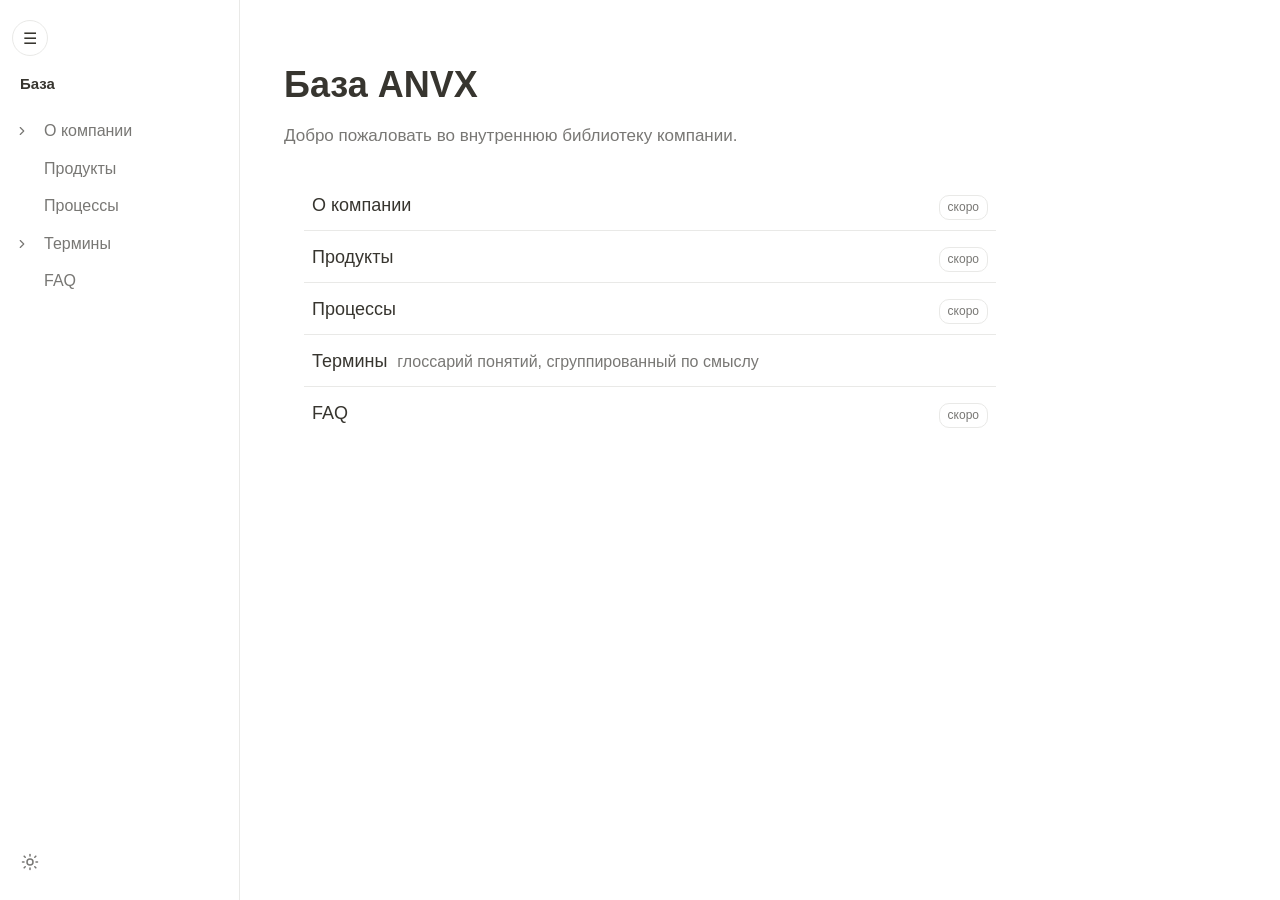
==== index.html @ 8e1545fa "minor nav fixes" ====
<!DOCTYPE html>
<html lang="ru">
<head>
<meta charset="UTF-8">
<meta name="viewport" content="width=device-width, initial-scale=1.0">
<meta name="robots" content="noindex, nofollow">
<title>База</title>
<script>
(function(){var s=localStorage.getItem('theme');var d=window.matchMedia('(prefers-color-scheme: dark)').matches;document.documentElement.setAttribute('data-theme', s || (d ? 'dark' : 'light'));})();
window.SITE_ROOT = '';
</script>
<link rel="stylesheet" href="style.css">
</head>
<body>
<button id="sidebar-toggle" class="sidebar-toggle" aria-label="Показать/скрыть панель">☰</button>
<div class="layout">
<div class="sidebar-backdrop"></div>

  <aside class="sidebar">
    <a href="index.html" class="brand">База</a>
    <nav id="site-nav"></nav>
    <button id="theme-toggle" class="theme-toggle-sidebar" aria-label="Переключить тему"></button>
  </aside>

  <main class="content">
    <h1>База ANVX</h1>
    <p class="subtitle">Добро пожаловать во внутреннюю библиотеку компании.</p>

    <ul class="page-list">
      <li><a href="#"><span class="title">О компании</span><span class="soon">скоро</span></a></li>
      <li><a href="#"><span class="title">Продукты</span><span class="soon">скоро</span></a></li>
      <li><a href="#"><span class="title">Процессы</span><span class="soon">скоро</span></a></li>
      <li><a href="terms/index.html"><span class="title">Термины</span><span class="desc">глоссарий понятий, сгруппированный по смыслу</span></a></li>
      <li><a href="#"><span class="title">FAQ</span><span class="soon">скоро</span></a></li>
    </ul>
  </main>

</div>
<script src="theme.js" defer></script>
<script src="nav.js" defer></script>
<script src="render-nav.js" defer></script>
</body>
</html>
---- style.css ----
:root {
  --bg: #ffffff;
  --text: #37352f;
  --text-secondary: #787774;
  --border: #e9e9e7;
  --hover: #f7f6f3;
  --link: #2383e2;
  --do: #6b8f71;
  --dont: #b0655c;
  --contact: #5b84a6;
  --sidebar-w: 240px;
}

:root[data-theme="dark"] {
  --bg: #191919;
  --text: #d4d4d4;
  --text-secondary: #999999;
  --border: #2f2f2f;
  --hover: #262626;
  --link: #5b9bd5;
  --do: #7fa384;
  --dont: #c17b6f;
  --contact: #7fa3c4;
}

* { box-sizing: border-box; }

body {
  margin: 0;
  transition: background 0.15s ease, color 0.15s ease;
  font-family: -apple-system, BlinkMacSystemFont, "Segoe UI", Helvetica, Arial, sans-serif;
  color: var(--text);
  background: var(--bg);
  font-size: 18px;
  line-height: 1.6;
}

a { color: var(--link); text-decoration: none; }
a:hover { text-decoration: underline; }

.layout {
  min-height: 100vh;
}

/* Sidebar — всегда наплывающая панель, не часть потока контента */
.sidebar {
  position: fixed;
  top: 0;
  left: 0;
  bottom: 0;
  width: var(--sidebar-w);
  z-index: 100;
  background: var(--bg);
  border-right: 1px solid var(--border);
  padding: 68px 12px 20px 12px;
  overflow: hidden;
  box-shadow: 2px 0 16px rgba(0, 0, 0, 0.15);
  transform: translateX(-100%);
  transition: transform 0.2s ease;
  display: flex;
  flex-direction: column;
}

.layout:not(.sidebar-hidden) .sidebar {
  transform: translateX(0);
}

.sidebar .brand {
  font-weight: 600;
  font-size: 15px;
  padding: 4px 8px 16px 8px;
  color: var(--text);
  white-space: nowrap;
}

.sidebar nav a {
  display: block;
  padding: 6px 8px;
  border-radius: 4px;
  color: var(--text-secondary);
  font-size: 16px;
  white-space: nowrap;
}

.sidebar nav a:hover {
  background: var(--hover);
  text-decoration: none;
  color: var(--text);
}

.sidebar nav a.active {
  background: var(--hover);
  color: var(--text);
  font-weight: 500;
}

.sidebar-toggle {
  position: fixed;
  top: 20px;
  left: 12px;
  width: 36px;
  height: 36px;
  border-radius: 50%;
  border: 1px solid var(--border);
  background: var(--bg);
  color: var(--text);
  font-size: 16px;
  cursor: pointer;
  display: flex;
  align-items: center;
  justify-content: center;
  z-index: 101;
  transition: background 0.15s ease;
}

.sidebar-toggle:hover { background: var(--hover); }

.sidebar-backdrop {
  display: none;
}

/* Content — центрируется относительно всего окна, сайдбар на это не влияет */
.content {
  margin: 0 auto;
  padding: 56px 64px 200px 64px;
  max-width: 840px;
}

.breadcrumb {
  font-size: 15px;
  color: var(--text-secondary);
  margin-bottom: 24px;
}

.breadcrumb a { color: var(--text-secondary); }
.breadcrumb a:hover { color: var(--link); }

.page-title-row {
  position: relative;
  margin-bottom: 8px;
}

.back-button {
  position: absolute;
  left: -50px;
  top: 50%;
  transform: translateY(-50%);
  width: 36px;
  height: 36px;
  border-radius: 50%;
  border: 1px solid var(--border);
  display: flex;
  align-items: center;
  justify-content: center;
  color: var(--text);
  font-size: 16px;
  transition: background 0.15s ease;
}

.back-button:hover {
  background: var(--hover);
  text-decoration: none;
}

h1 {
  font-size: 36px;
  font-weight: 700;
  margin: 0;
}

.subtitle {
  color: var(--text-secondary);
  font-size: 17px;
  margin-bottom: 32px;
}

h2 {
  font-size: 22px;
  font-weight: 600;
  margin: 40px 0 12px 0;
}

h3 {
  font-size: 18px;
  font-weight: 600;
  margin: 24px 0 8px 0;
}

p { margin: 8px 0 16px 0; }

.page-list {
  list-style: none;
  padding: 0;
  margin: 0;
}

.page-list li {
  border-bottom: 1px solid var(--border);
}

.page-list li:last-child { border-bottom: none; }

.page-list a {
  display: flex;
  align-items: baseline;
  gap: 10px;
  padding: 10px 8px;
  border-radius: 4px;
  color: var(--text);
}

.page-list a:hover {
  background: var(--hover);
  text-decoration: none;
}

.page-list .icon { font-size: 16px; }

.page-list .title { font-weight: 500; }

.page-list .desc {
  color: var(--text-secondary);
  font-size: 16px;
}

.page-list .soon {
  color: var(--text-secondary);
  font-size: 12px;
  margin-left: auto;
  padding: 2px 8px;
  border: 1px solid var(--border);
  border-radius: 10px;
}

.group {
  margin-bottom: 32px;
}

.group-empty {
  color: var(--text-secondary);
  font-size: 16px;
  font-style: italic;
  padding: 10px 8px;
}

.tag {
  display: inline-block;
  font-size: 14px;
  color: var(--text-secondary);
  margin-bottom: 24px;
}

.callout {
  border: 1px solid var(--border);
  border-radius: 6px;
  padding: 16px 20px;
  margin: 16px 0;
  background: var(--hover);
}

.callout ul { margin: 0; padding-left: 20px; }

.do-dont {
  display: flex;
  gap: 16px;
  margin: 16px 0;
}

.do-dont > div { flex: 1; }

.content .do-dont ul { list-style: none; padding: 0; margin: 0; }
.content .do-dont li,
.content .do-dont-list li {
  padding: 4px 0;
  font-size: 14px;
  display: flex;
  align-items: flex-start;
  gap: 8px;
}

.content .do-dont-list { list-style: none; padding: 0; margin: 8px 0 16px 0; }

.li-icon {
  flex-shrink: 0;
  width: 16px;
  height: 16px;
  margin-top: 2px;
}

.li-icon.check { color: var(--do); }
.li-icon.cross { color: var(--dont); }

.li-icon svg {
  width: 100%;
  height: 100%;
}

ul.plain { padding-left: 20px; margin: 8px 0 16px 0; }
ul.plain li { margin: 2px 0; }

.content ul { padding-left: 20px; margin: 8px 0 16px 0; }
.content li { margin: 2px 0; }

.theme-toggle-sidebar {
  margin-top: auto;
  width: 36px;
  height: 36px;
  display: flex;
  align-items: center;
  justify-content: center;
  border: none;
  background: none;
  border-radius: 50%;
  color: var(--text-secondary);
  cursor: pointer;
  transition: background 0.15s ease, color 0.15s ease;
}

.theme-toggle-sidebar:hover {
  background: var(--hover);
  color: var(--text);
}

.theme-toggle-sidebar svg {
  width: 18px;
  height: 18px;
  flex-shrink: 0;
}


/* Адаптив: планшеты и телефоны */
@media (max-width: 768px) {

  .content {
    padding: 76px 20px 200px 20px;
    max-width: 100%;
  }

  h1 { font-size: 28px; }
  h2 { font-size: 20px; }

  .page-title-row {
    display: flex;
    align-items: center;
    gap: 10px;
  }

  .back-button {
    display: none;
  }

  .do-dont {
    flex-direction: column;
    gap: 4px;
  }

  /* затемнение фона — только на мобильных, где панель открывается как шторка поверх */
  .layout:not(.sidebar-hidden) .sidebar-backdrop {
    display: block;
    position: fixed;
    inset: 0;
    background: rgba(0, 0, 0, 0.3);
    z-index: 99;
  }
}

/* Оглавление страницы — плавающий индикатор справа */
.toc {
  position: fixed;
  top: 200px;
  right: 24px;
  z-index: 90;
}

.toc-trigger {
  display: flex;
  flex-direction: column;
  align-items: flex-end;
  gap: 8px;
  padding: 10px;
  cursor: pointer;
}

.toc-dash {
  width: 16px;
  height: 2px;
  background: var(--text);
  border-radius: 2px;
  opacity: 0.4;
  transition: width 0.15s ease, opacity 0.15s ease;
}

.toc-dash-h1 { width: 16px; }
.toc-dash-h2 { width: 12.8px; }
.toc-dash-h3 { width: 9.6px; }

.toc:hover .toc-dash {
  opacity: 0.7;
}

.toc-dash.active {
  opacity: 1;
}

.toc-panel {
  display: none;
  position: absolute;
  right: 30px;
  top: -8px;
  background: var(--bg);
  border: 1px solid var(--border);
  border-radius: 10px;
  corner-shape: squircle;
  padding: 8px;
  min-width: 220px;
  max-width: 280px;
  box-shadow: 0 4px 24px rgba(0, 0, 0, 0.15);
}

.toc:hover .toc-panel {
  display: block;
}

.toc-panel a {
  display: block;
  width: 100%;
  box-sizing: border-box;
  padding: 9px 11px;
  border-radius: 5px;
  corner-shape: squircle;
  font-size: 14px;
  color: var(--text);
  opacity: 0.6;
  white-space: nowrap;
  overflow: hidden;
  text-overflow: ellipsis;
  transition: background 0.15s ease, opacity 0.15s ease;
}

.toc-link-h1 { font-weight: 600; }
.toc-panel a.toc-link-h2 { padding-left: 25px; }
.toc-panel a.toc-link-h3 { padding-left: 39px; font-size: 13px; }

.toc-panel a:hover,
.toc-panel a.active {
  opacity: 1;
  background: color-mix(in srgb, var(--text) 5%, transparent);
  text-decoration: none;
}

@media (max-width: 1000px) {
  .toc { display: none; }
}

/* временная подсветка целого раздела (заголовок + текст до следующего заголовка), к которому перешли из TOC */
@keyframes toc-section-flash {
  0% { opacity: 1; }
  100% { opacity: 0; }
}

.toc-section-flash {
  position: absolute;
  background-color: rgba(128, 128, 128, 0.2);
  border-radius: 8px;
  pointer-events: none;
  z-index: 1;
  animation: toc-section-flash 1.2s ease-out;
}

/* Кнопка контакта из :::contact в markdown */
.contact-button {
  display: inline-flex;
  align-items: center;
  gap: 6px;
  margin: 4px 0;
  color: var(--contact);
  font-size: 14px;
  text-decoration: none;
}

.contact-button:hover {
  text-decoration: none;
}

.contact-button svg {
  width: 14px;
  height: 14px;
  flex-shrink: 0;
}

.content hr {
  border: none;
  border-top: 1px solid var(--text);
  opacity: 0.18;
  margin: 32px 0;
}


/* Убираем тень у сайдбара на десктопе */
@media (min-width: 769px) {
  .sidebar {
    box-shadow: none;
  }
}


/* Новая навигация */
.brand {
  display: block;
  text-decoration: none;
}

.brand:hover {
  text-decoration: none;
}

.site-nav-list {
  list-style: none;
  padding: 0;
  margin: 0;
}

.site-nav-row {
  display: flex;
  align-items: center;
  gap: 4px;
  padding-left: calc((var(--depth, 1) - 1) * 16px);
}

.site-nav-toggle {
  width: 20px;
  height: 20px;
  flex-shrink: 0;
  border: none;
  background: none;
  color: var(--text-secondary);
  cursor: pointer;
  display: flex;
  align-items: center;
  justify-content: center;
  padding: 0;
  transition: transform 0.15s ease;
}

.site-nav-toggle svg {
  width: 14px;
  height: 14px;
}

.site-nav-item.open > .site-nav-row .site-nav-toggle {
  transform: rotate(90deg);
}

.site-nav-spacer {
  width: 20px;
  flex-shrink: 0;
}

.site-nav-row a,
.site-nav-label-text {
  display: block;
  flex: 1;
  padding: 6px 8px;
  border-radius: 4px;
  color: var(--text-secondary);
  font-size: 16px;
  white-space: nowrap;
}

.site-nav-row a:hover {
  background: var(--hover);
  color: var(--text);
  text-decoration: none;
}

.site-nav-row a.active {
  background: var(--hover);
  color: var(--text);
  font-weight: 500;
}

.site-nav-children {
  overflow: hidden;
  max-height: 0;
  transition: max-height 0.2s ease;
}

.site-nav-item.open > .site-nav-children {
  max-height: 500px;
}
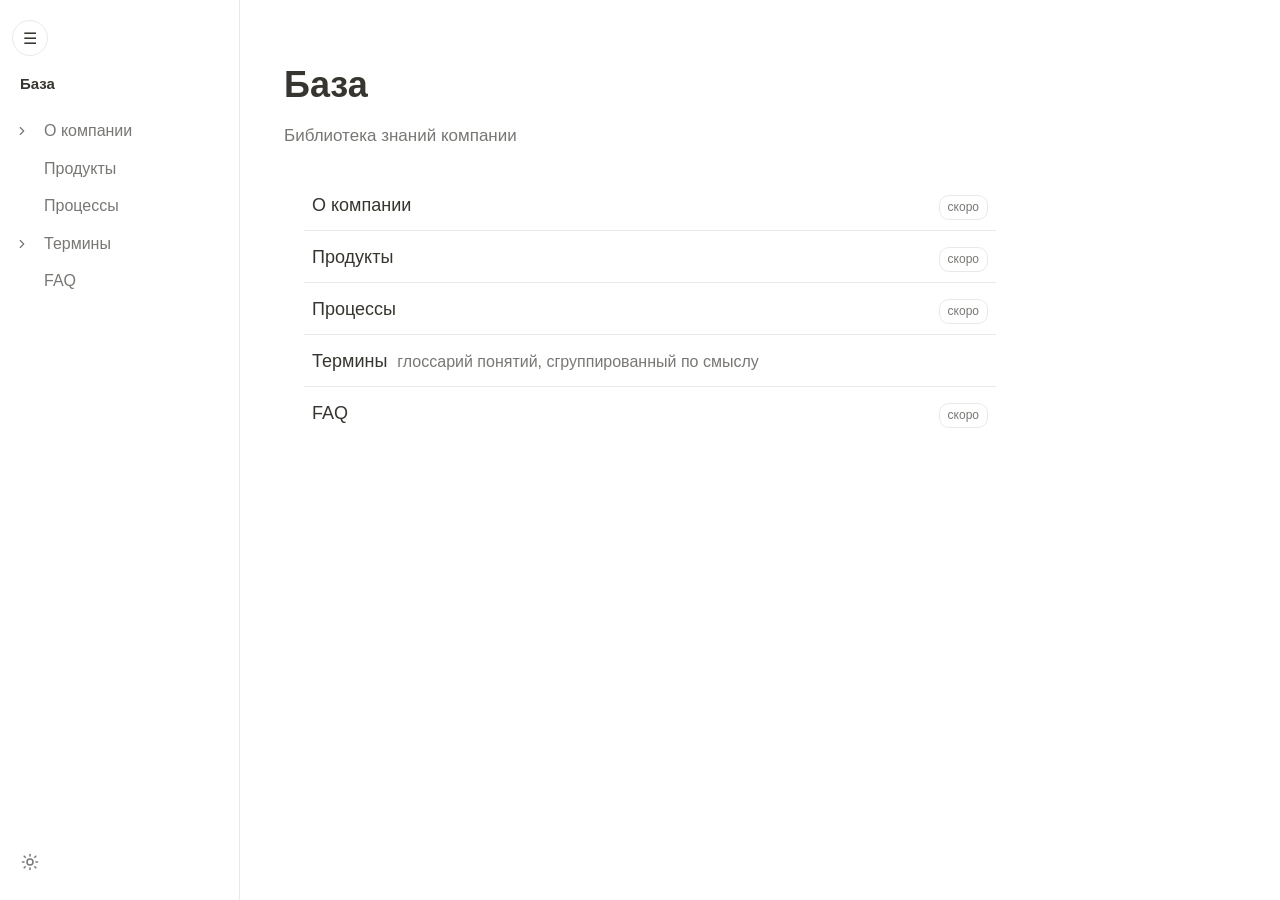
==== commit cb6ce40b: "text fixes" ====
--- a/index.html
+++ b/index.html
@@ -23,8 +23,8 @@
   </aside>
 
   <main class="content">
-    <h1>База ANVX</h1>
-    <p class="subtitle">Добро пожаловать во внутреннюю библиотеку компании.</p>
+    <h1>База</h1>
+    <p class="subtitle">Библиотека знаний компании</p>
 
     <ul class="page-list">
       <li><a href="#"><span class="title">О компании</span><span class="soon">скоро</span></a></li>
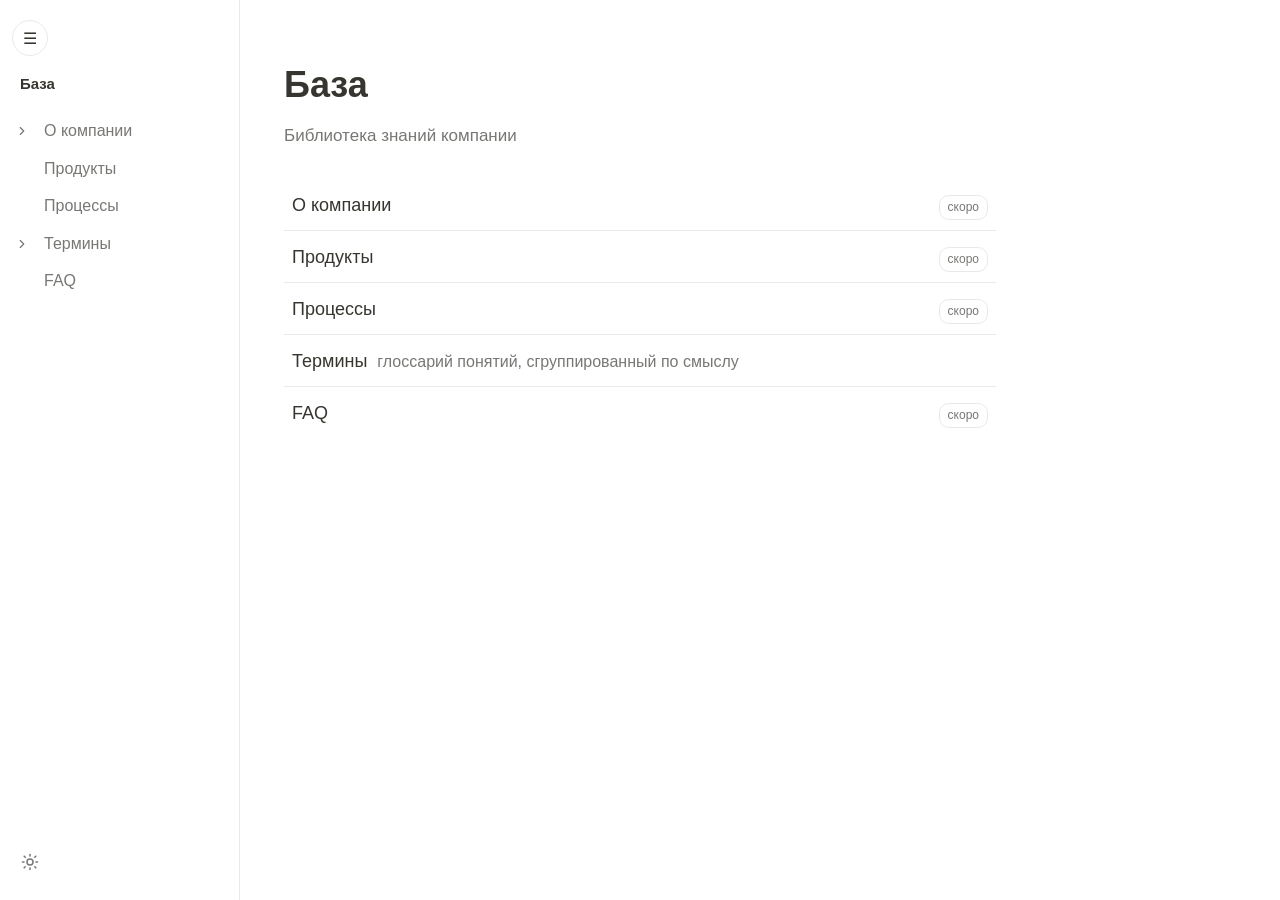
==== commit 3bd903d1: "typo js" ====
--- a/index.html
+++ b/index.html
@@ -39,5 +39,6 @@
 <script src="theme.js" defer></script>
 <script src="nav.js" defer></script>
 <script src="render-nav.js" defer></script>
+<script src="typo.js"></script>
 </body>
 </html>
--- a/style.css
+++ b/style.css
@@ -124,6 +124,13 @@
   margin: 0 auto;
   padding: 56px 64px 200px 64px;
   max-width: 840px;
+  /*max-width: 42em;*/
+
+}
+
+.lead {
+  font-size: 1.1em;
+  line-height: 1.6;
 }
 
 .breadcrumb {
@@ -188,7 +195,7 @@
 
 p { margin: 8px 0 16px 0; }
 
-.page-list {
+.content .page-list {
   list-style: none;
   padding: 0;
   margin: 0;
@@ -587,4 +594,8 @@
 
 .site-nav-item.open > .site-nav-children {
   max-height: 500px;
+}
+
+.back-button {
+  display: none;
 }
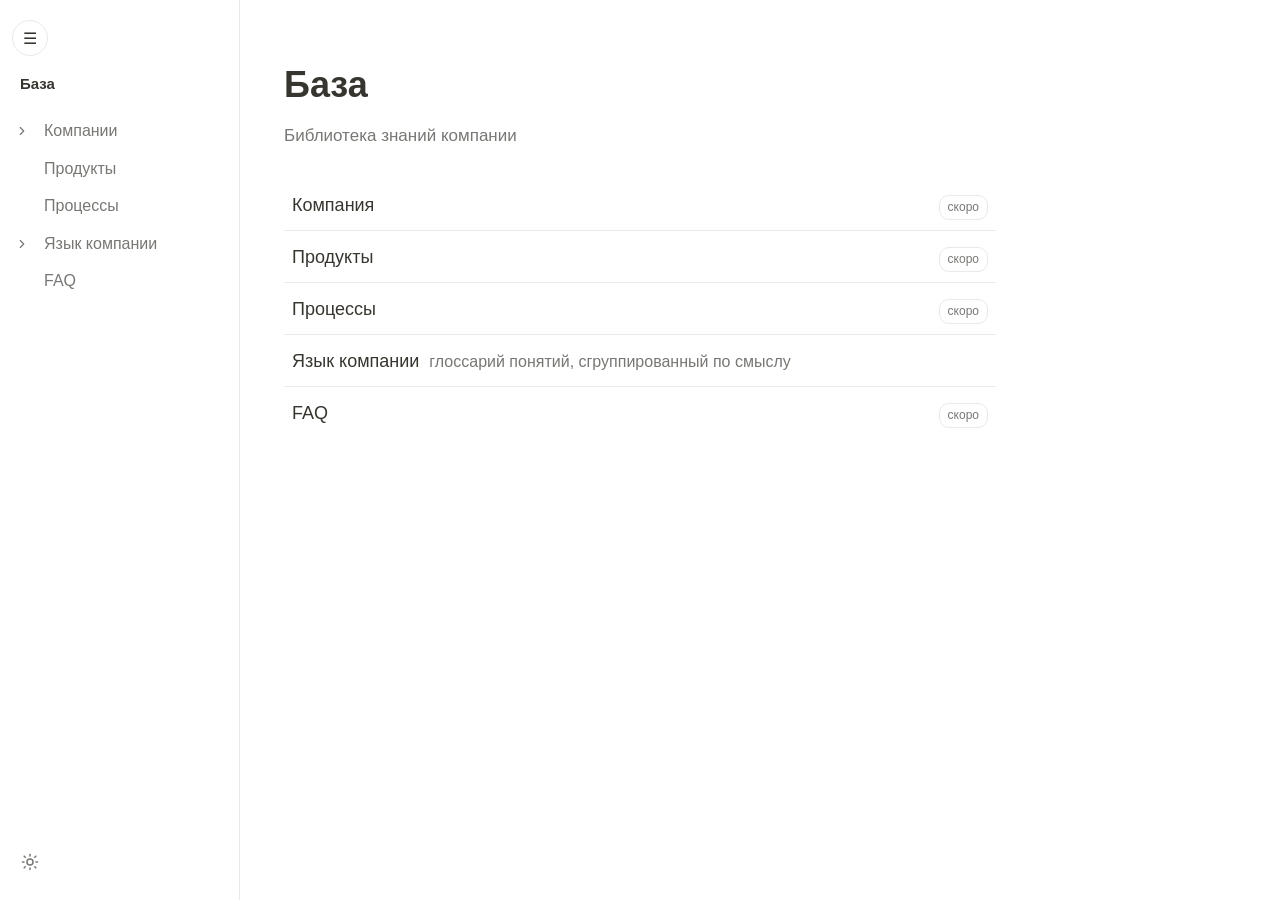
==== commit 00fe7984: "texts" ====
--- a/index.html
+++ b/index.html
@@ -27,10 +27,10 @@
     <p class="subtitle">Библиотека знаний компании</p>
 
     <ul class="page-list">
-      <li><a href="#"><span class="title">О компании</span><span class="soon">скоро</span></a></li>
+      <li><a href="#"><span class="title">Компания</span><span class="soon">скоро</span></a></li>
       <li><a href="#"><span class="title">Продукты</span><span class="soon">скоро</span></a></li>
       <li><a href="#"><span class="title">Процессы</span><span class="soon">скоро</span></a></li>
-      <li><a href="terms/index.html"><span class="title">Термины</span><span class="desc">глоссарий понятий, сгруппированный по смыслу</span></a></li>
+      <li><a href="terms/index.html"><span class="title">Язык компании</span><span class="desc">глоссарий понятий, сгруппированный по смыслу</span></a></li>
       <li><a href="#"><span class="title">FAQ</span><span class="soon">скоро</span></a></li>
     </ul>
   </main>
--- a/style.css
+++ b/style.css
@@ -128,7 +128,13 @@
 
 }
 
-.lead {
+.content p {
+  -webkit-hyphens: auto;
+  hyphens: auto;
+  text-wrap: pretty;
+}
+
+.desc {
   font-size: 1.1em;
   line-height: 1.6;
 }
@@ -598,4 +604,10 @@
 
 .back-button {
   display: none;
+}
+
+@media (max-width: 768px) {
+  .desktop-br {
+    display: none;
+  }
 }
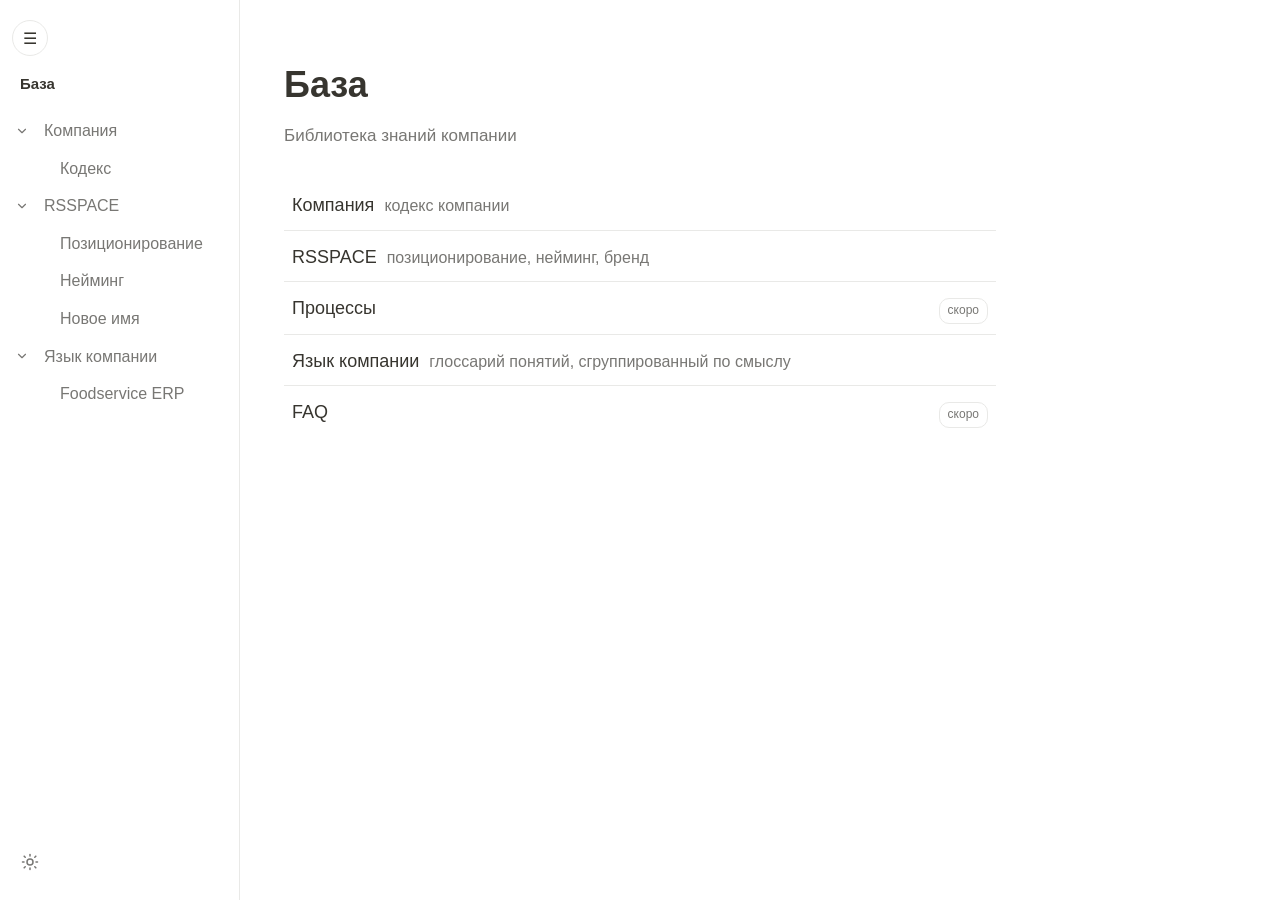
==== commit 3ae7c26a: "home fix" ====
--- a/index.html
+++ b/index.html
@@ -27,8 +27,8 @@
     <p class="subtitle">Библиотека знаний компании</p>
 
     <ul class="page-list">
-      <li><a href="#"><span class="title">Компания</span><span class="soon">скоро</span></a></li>
-      <li><a href="#"><span class="title">Продукты</span><span class="soon">скоро</span></a></li>
+      <li><a href="#"><span class="title">Компания</span><span class="desc">кодекс компании</span></a></li>
+      <li><a href="#"><span class="title">RSSPACE</span><span class="desc">позиционирование, нейминг, бренд</span></a></li>
       <li><a href="#"><span class="title">Процессы</span><span class="soon">скоро</span></a></li>
       <li><a href="terms/index.html"><span class="title">Язык компании</span><span class="desc">глоссарий понятий, сгруппированный по смыслу</span></a></li>
       <li><a href="#"><span class="title">FAQ</span><span class="soon">скоро</span></a></li>
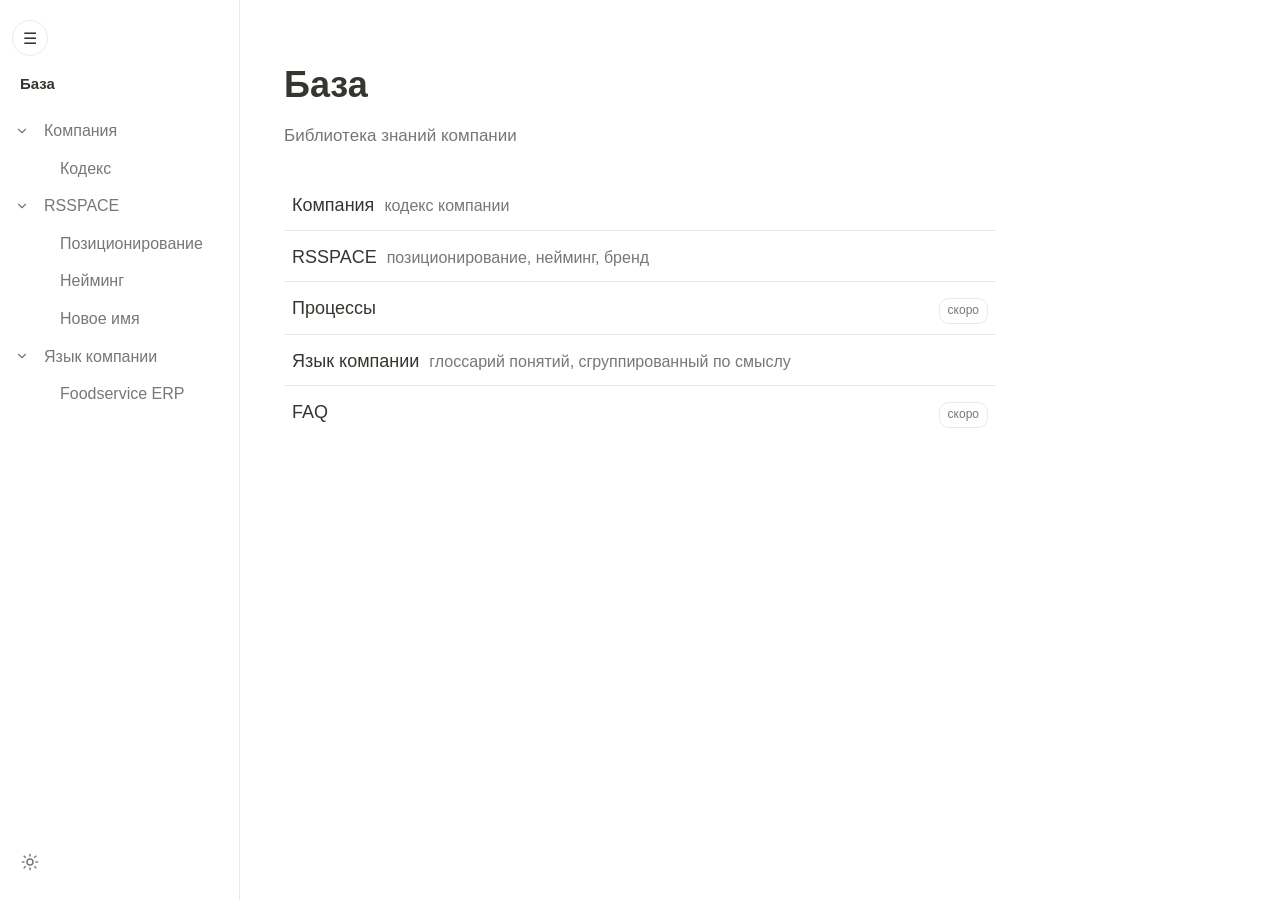
==== commit 5c306bba: "another home fix" ====
--- a/index.html
+++ b/index.html
@@ -27,8 +27,8 @@
     <p class="subtitle">Библиотека знаний компании</p>
 
     <ul class="page-list">
-      <li><a href="#"><span class="title">Компания</span><span class="desc">кодекс компании</span></a></li>
-      <li><a href="#"><span class="title">RSSPACE</span><span class="desc">позиционирование, нейминг, бренд</span></a></li>
+      <li><a href="codex/index.html"><span class="title">Компания</span><span class="desc">кодекс компании</span></a></li>
+      <li><a href="product/index.html"><span class="title">RSSPACE</span><span class="desc">позиционирование, нейминг, бренд</span></a></li>
       <li><a href="#"><span class="title">Процессы</span><span class="soon">скоро</span></a></li>
       <li><a href="terms/index.html"><span class="title">Язык компании</span><span class="desc">глоссарий понятий, сгруппированный по смыслу</span></a></li>
       <li><a href="#"><span class="title">FAQ</span><span class="soon">скоро</span></a></li>
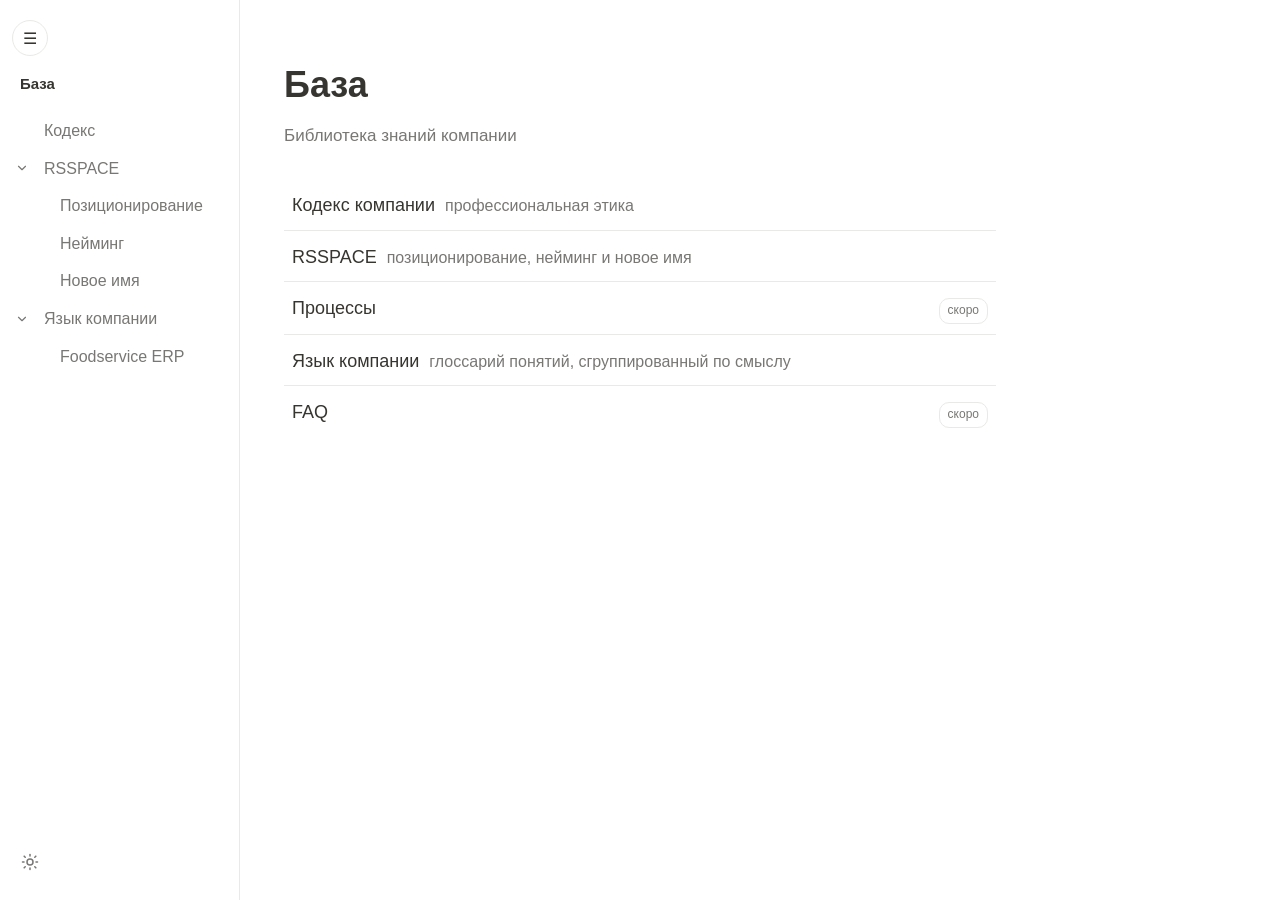
==== commit 42d9212d: "text fixes" ====
--- a/index.html
+++ b/index.html
@@ -27,8 +27,8 @@
     <p class="subtitle">Библиотека знаний компании</p>
 
     <ul class="page-list">
-      <li><a href="codex/index.html"><span class="title">Компания</span><span class="desc">кодекс компании</span></a></li>
-      <li><a href="product/index.html"><span class="title">RSSPACE</span><span class="desc">позиционирование, нейминг, бренд</span></a></li>
+      <li><a href="codex/index.html"><span class="title">Кодекс компании</span><span class="desc">профессиональная этика</span></a></li>
+      <li><a href="product/index.html"><span class="title">RSSPACE</span><span class="desc">позиционирование, нейминг и новое имя</span></a></li>
       <li><a href="#"><span class="title">Процессы</span><span class="soon">скоро</span></a></li>
       <li><a href="terms/index.html"><span class="title">Язык компании</span><span class="desc">глоссарий понятий, сгруппированный по смыслу</span></a></li>
       <li><a href="#"><span class="title">FAQ</span><span class="soon">скоро</span></a></li>
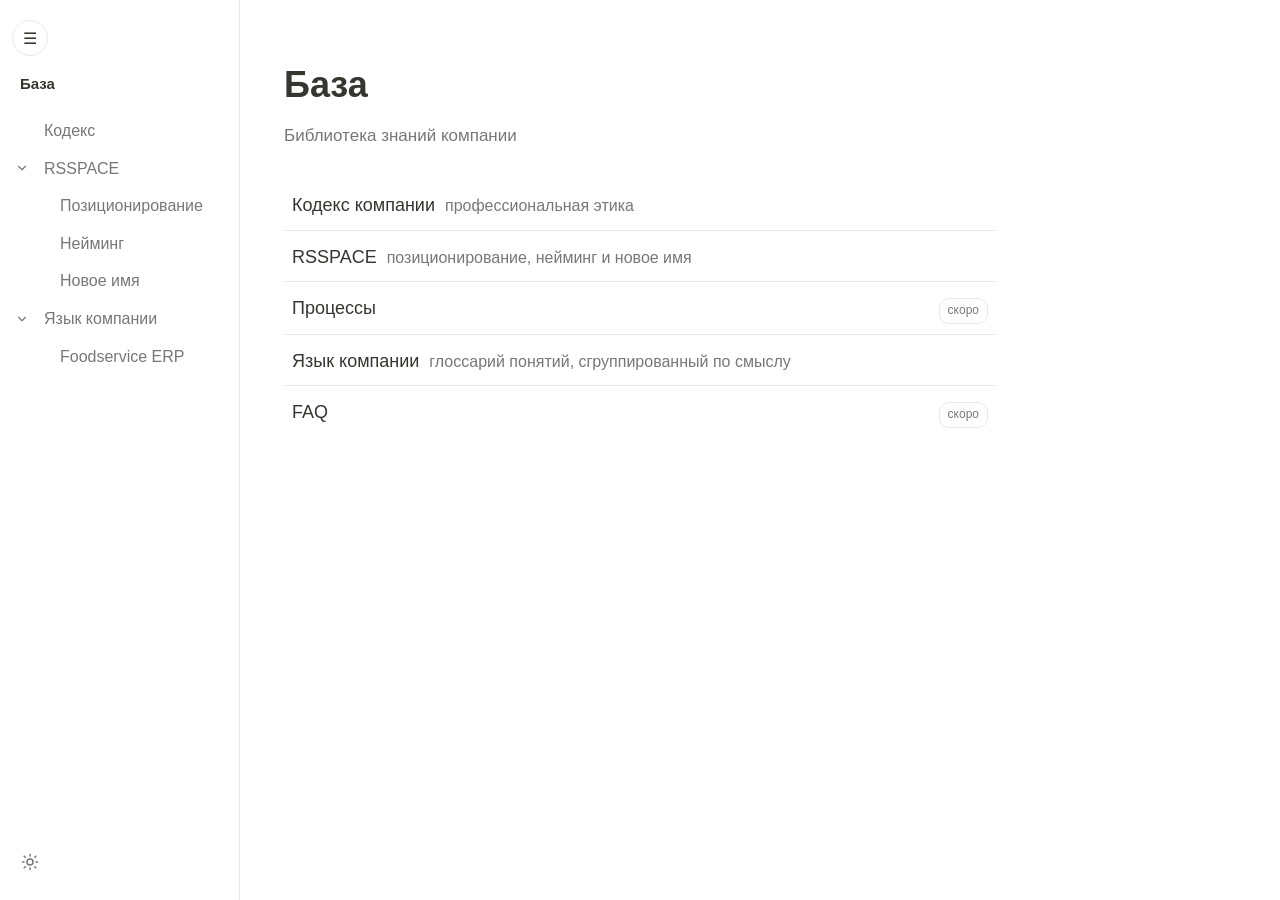
==== commit 028fe4f4: "tooltips" ====
--- a/index.html
+++ b/index.html
@@ -40,5 +40,6 @@
 <script src="nav.js" defer></script>
 <script src="render-nav.js" defer></script>
 <script src="typo.js"></script>
+<script src="tooltips.js" defer></script>
 </body>
 </html>
